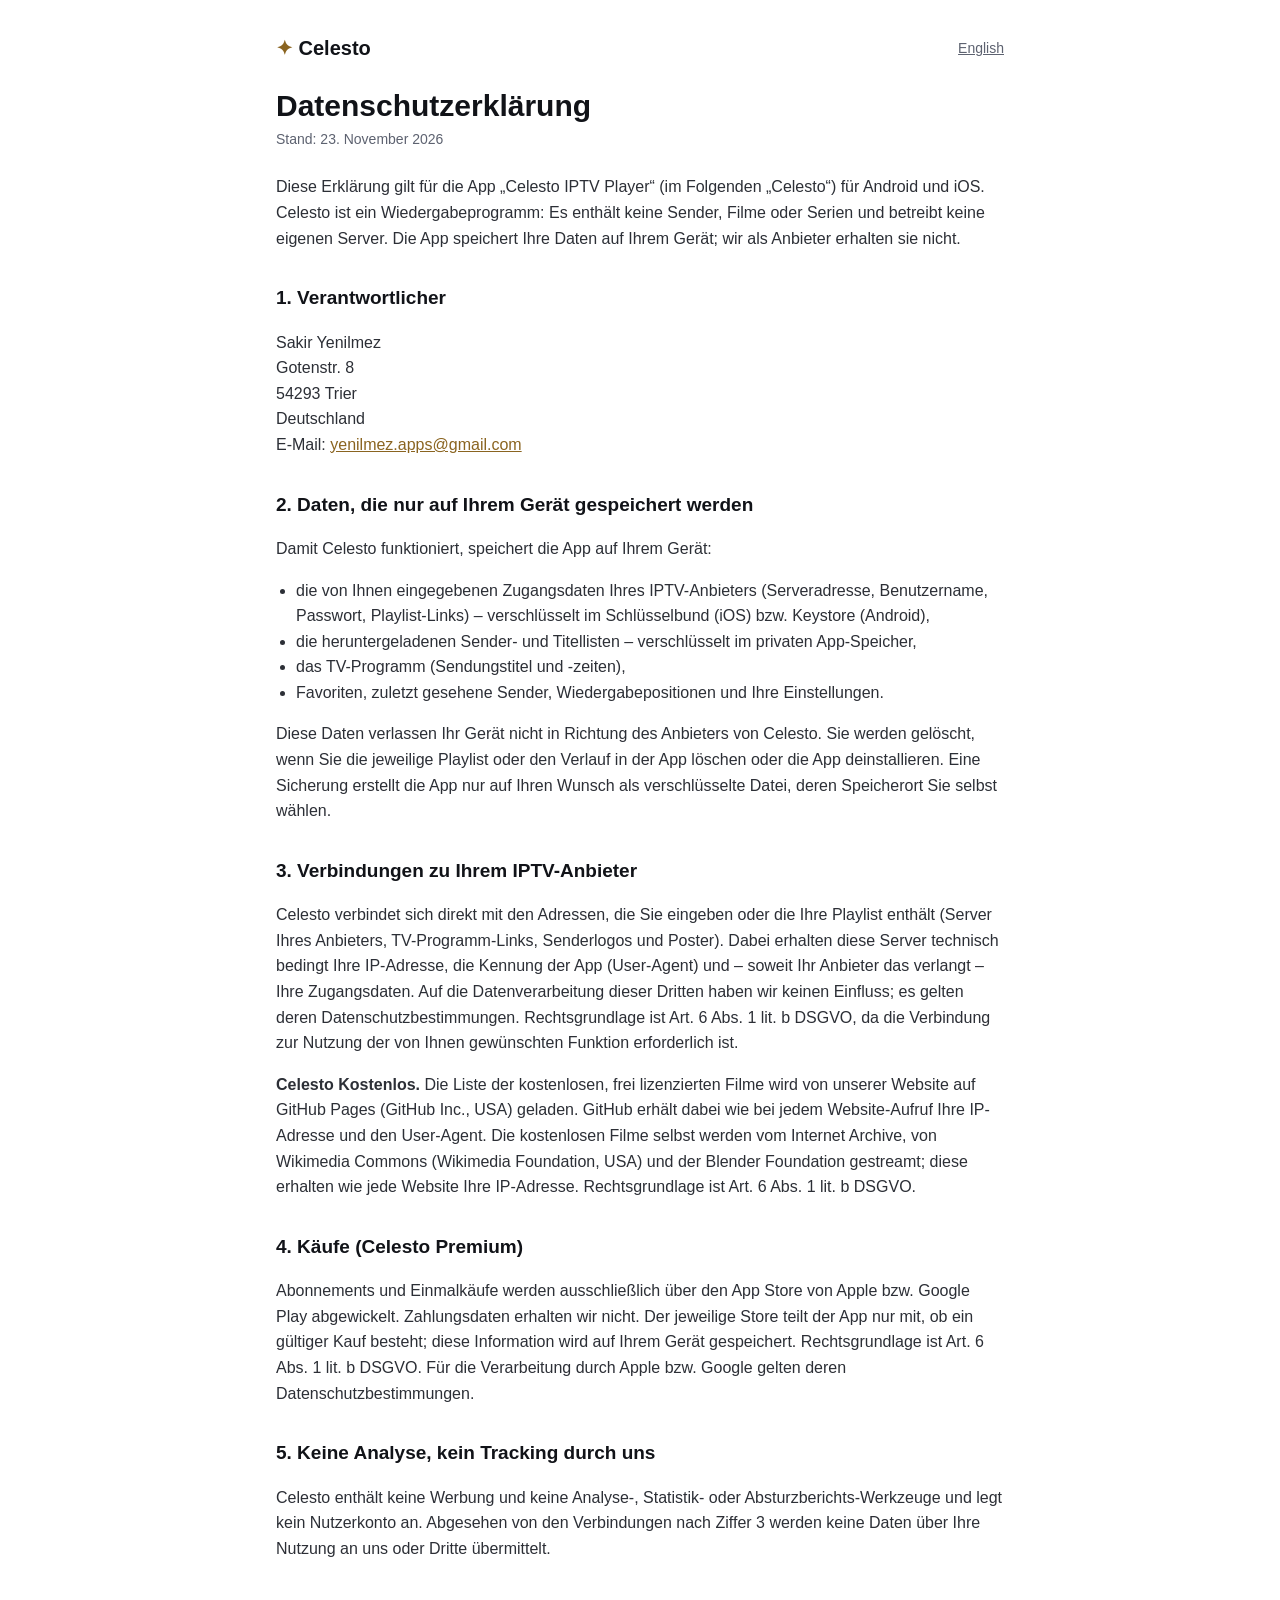
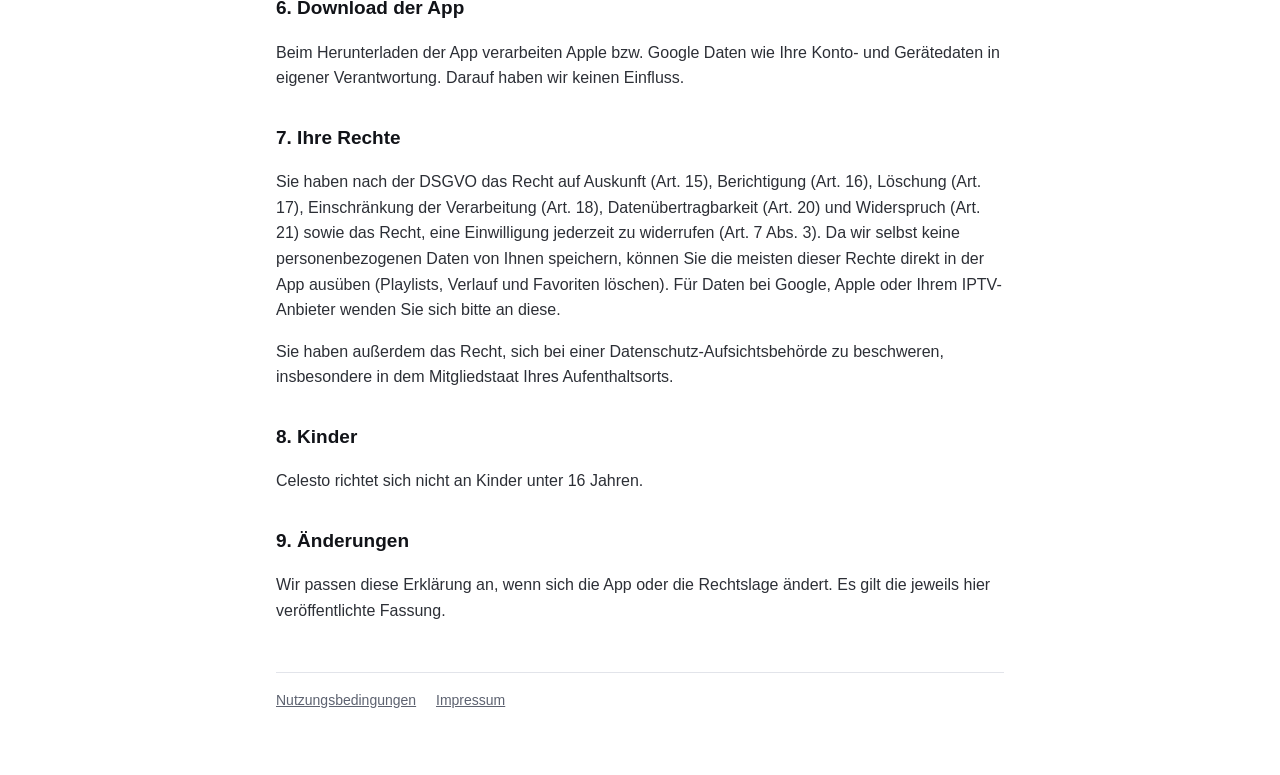
==== de/datenschutz.html @ 04bb2676 "Celesto legal pages and free film list Co-Authored-By: Claude Opus 5.5 <noreply@anthropic.com>" ====
<!doctype html>
<html lang="de">
<head>
<meta charset="utf-8">
<meta name="viewport" content="width=device-width, initial-scale=1">
<title>Datenschutzerklärung – Celesto</title>
<link rel="stylesheet" href="../style.css">
</head>
<body>
<main>
<header>
  <a class="brand" href="../index.html"><span>✦</span> Celesto</a>
  <nav><a href="../en/privacy.html" hreflang="en">English</a></nav>
</header>

<h1>Datenschutzerklärung</h1>
<p class="updated">Stand: 23. November 2026</p>

<p>Diese Erklärung gilt für die App „Celesto IPTV Player“ (im Folgenden „Celesto“) für Android und iOS. Celesto ist ein Wiedergabeprogramm: Es enthält keine Sender, Filme oder Serien und betreibt keine eigenen Server. Die App speichert Ihre Daten auf Ihrem Gerät; wir als Anbieter erhalten sie nicht.</p>

<h2>1. Verantwortlicher</h2>
<p>Sakir Yenilmez<br>
Gotenstr. 8<br>
54293 Trier<br>
Deutschland<br>
E-Mail: <a href="mailto:yenilmez.apps@gmail.com">yenilmez.apps@gmail.com</a></p>

<h2>2. Daten, die nur auf Ihrem Gerät gespeichert werden</h2>
<p>Damit Celesto funktioniert, speichert die App auf Ihrem Gerät:</p>
<ul>
  <li>die von Ihnen eingegebenen Zugangsdaten Ihres IPTV-Anbieters (Serveradresse, Benutzername, Passwort, Playlist-Links) – verschlüsselt im Schlüsselbund (iOS) bzw. Keystore (Android),</li>
  <li>die heruntergeladenen Sender- und Titellisten – verschlüsselt im privaten App-Speicher,</li>
  <li>das TV-Programm (Sendungstitel und -zeiten),</li>
  <li>Favoriten, zuletzt gesehene Sender, Wiedergabepositionen und Ihre Einstellungen.</li>
</ul>
<p>Diese Daten verlassen Ihr Gerät nicht in Richtung des Anbieters von Celesto. Sie werden gelöscht, wenn Sie die jeweilige Playlist oder den Verlauf in der App löschen oder die App deinstallieren. Eine Sicherung erstellt die App nur auf Ihren Wunsch als verschlüsselte Datei, deren Speicherort Sie selbst wählen.</p>

<h2>3. Verbindungen zu Ihrem IPTV-Anbieter</h2>
<p>Celesto verbindet sich direkt mit den Adressen, die Sie eingeben oder die Ihre Playlist enthält (Server Ihres Anbieters, TV-Programm-Links, Senderlogos und Poster). Dabei erhalten diese Server technisch bedingt Ihre IP-Adresse, die Kennung der App (User-Agent) und – soweit Ihr Anbieter das verlangt – Ihre Zugangsdaten. Auf die Datenverarbeitung dieser Dritten haben wir keinen Einfluss; es gelten deren Datenschutzbestimmungen. Rechtsgrundlage ist Art. 6 Abs. 1 lit. b DSGVO, da die Verbindung zur Nutzung der von Ihnen gewünschten Funktion erforderlich ist.</p>
<p><strong>Celesto Kostenlos.</strong> Die Liste der kostenlosen, frei lizenzierten Filme wird von unserer Website auf GitHub Pages (GitHub Inc., USA) geladen. GitHub erhält dabei wie bei jedem Website-Aufruf Ihre IP-Adresse und den User-Agent. Die kostenlosen Filme selbst werden vom Internet Archive, von Wikimedia Commons (Wikimedia Foundation, USA) und der Blender Foundation gestreamt; diese erhalten wie jede Website Ihre IP-Adresse. Rechtsgrundlage ist Art. 6 Abs. 1 lit. b DSGVO.</p>

<h2>4. Käufe (Celesto Premium)</h2>
<p>Abonnements und Einmalkäufe werden ausschließlich über den App Store von Apple bzw. Google Play abgewickelt. Zahlungsdaten erhalten wir nicht. Der jeweilige Store teilt der App nur mit, ob ein gültiger Kauf besteht; diese Information wird auf Ihrem Gerät gespeichert. Rechtsgrundlage ist Art. 6 Abs. 1 lit. b DSGVO. Für die Verarbeitung durch Apple bzw. Google gelten deren Datenschutzbestimmungen.</p>

<h2>5. Keine Analyse, kein Tracking durch uns</h2>
<p>Celesto enthält keine Werbung und keine Analyse-, Statistik- oder Absturzberichts-Werkzeuge und legt kein Nutzerkonto an. Abgesehen von den Verbindungen nach Ziffer 3 werden keine Daten über Ihre Nutzung an uns oder Dritte übermittelt.</p>

<h2>6. Download der App</h2>
<p>Beim Herunterladen der App verarbeiten Apple bzw. Google Daten wie Ihre Konto- und Gerätedaten in eigener Verantwortung. Darauf haben wir keinen Einfluss.</p>

<h2>7. Ihre Rechte</h2>
<p>Sie haben nach der DSGVO das Recht auf Auskunft (Art. 15), Berichtigung (Art. 16), Löschung (Art. 17), Einschränkung der Verarbeitung (Art. 18), Datenübertragbarkeit (Art. 20) und Widerspruch (Art. 21) sowie das Recht, eine Einwilligung jederzeit zu widerrufen (Art. 7 Abs. 3). Da wir selbst keine personenbezogenen Daten von Ihnen speichern, können Sie die meisten dieser Rechte direkt in der App ausüben (Playlists, Verlauf und Favoriten löschen). Für Daten bei Google, Apple oder Ihrem IPTV-Anbieter wenden Sie sich bitte an diese.</p>
<p>Sie haben außerdem das Recht, sich bei einer Datenschutz-Aufsichtsbehörde zu beschweren, insbesondere in dem Mitgliedstaat Ihres Aufenthaltsorts.</p>

<h2>8. Kinder</h2>
<p>Celesto richtet sich nicht an Kinder unter 16 Jahren.</p>

<h2>9. Änderungen</h2>
<p>Wir passen diese Erklärung an, wenn sich die App oder die Rechtslage ändert. Es gilt die jeweils hier veröffentlichte Fassung.</p>

<footer>
  <a href="nutzungsbedingungen.html">Nutzungsbedingungen</a>
  <a href="impressum.html">Impressum</a>
</footer>
</main>
</body>
</html>
---- style.css ----
:root {
  --bg: #07080b;
  --surface: #11141b;
  --text: #f2f3f5;
  --body: #c9ccd3;
  --muted: #8a8f9a;
  --gold: #e8c47e;
  --line: #1f2430;
  --todo-bg: #4a1d1d;
  --todo-text: #ffd2d2;
}

@media (prefers-color-scheme: light) {
  :root {
    --bg: #ffffff;
    --surface: #f5f5f7;
    --text: #111318;
    --body: #2c2f36;
    --muted: #5d6270;
    --gold: #8a6420;
    --line: #e2e4ea;
    --todo-bg: #ffe1e1;
    --todo-text: #7a1010;
  }
}

* { box-sizing: border-box; }

body {
  margin: 0;
  background: var(--bg);
  color: var(--body);
  font: 16px/1.6 -apple-system, BlinkMacSystemFont, "Segoe UI", Roboto, "Helvetica Neue", Arial, sans-serif;
}

main {
  max-width: 760px;
  margin: 0 auto;
  padding: 32px 16px 64px;
}

header {
  display: flex;
  justify-content: space-between;
  align-items: center;
  gap: 16px;
  margin-bottom: 24px;
}

.brand {
  color: var(--text);
  font-weight: 700;
  font-size: 20px;
  text-decoration: none;
}

.brand span { color: var(--gold); }

nav a { color: var(--muted); margin-left: 12px; font-size: 14px; }

h1 { color: var(--text); font-size: 30px; line-height: 1.2; margin: 0 0 4px; }
h2 { color: var(--text); font-size: 19px; margin: 32px 0 8px; }
h3 { color: var(--text); font-size: 16px; margin: 20px 0 4px; }

.updated { color: var(--muted); font-size: 14px; margin: 0 0 24px; }

a { color: var(--gold); }

ul { padding-left: 20px; }

.card {
  background: var(--surface);
  border: 1px solid var(--line);
  border-radius: 14px;
  padding: 16px 18px;
  margin: 16px 0;
}

.promise { border-color: var(--gold); }
.promise h2 { margin-top: 4px; }
.promise li { margin: 6px 0; }
.promise strong, .card strong { color: var(--text); }
.note { color: var(--muted); font-size: 14px; }

.todo {
  background: var(--todo-bg);
  color: var(--todo-text);
  border-radius: 6px;
  padding: 1px 6px;
  font-weight: 600;
}

footer {
  margin-top: 48px;
  padding-top: 16px;
  border-top: 1px solid var(--line);
  color: var(--muted);
  font-size: 14px;
}

footer a { color: var(--muted); margin-right: 16px; }
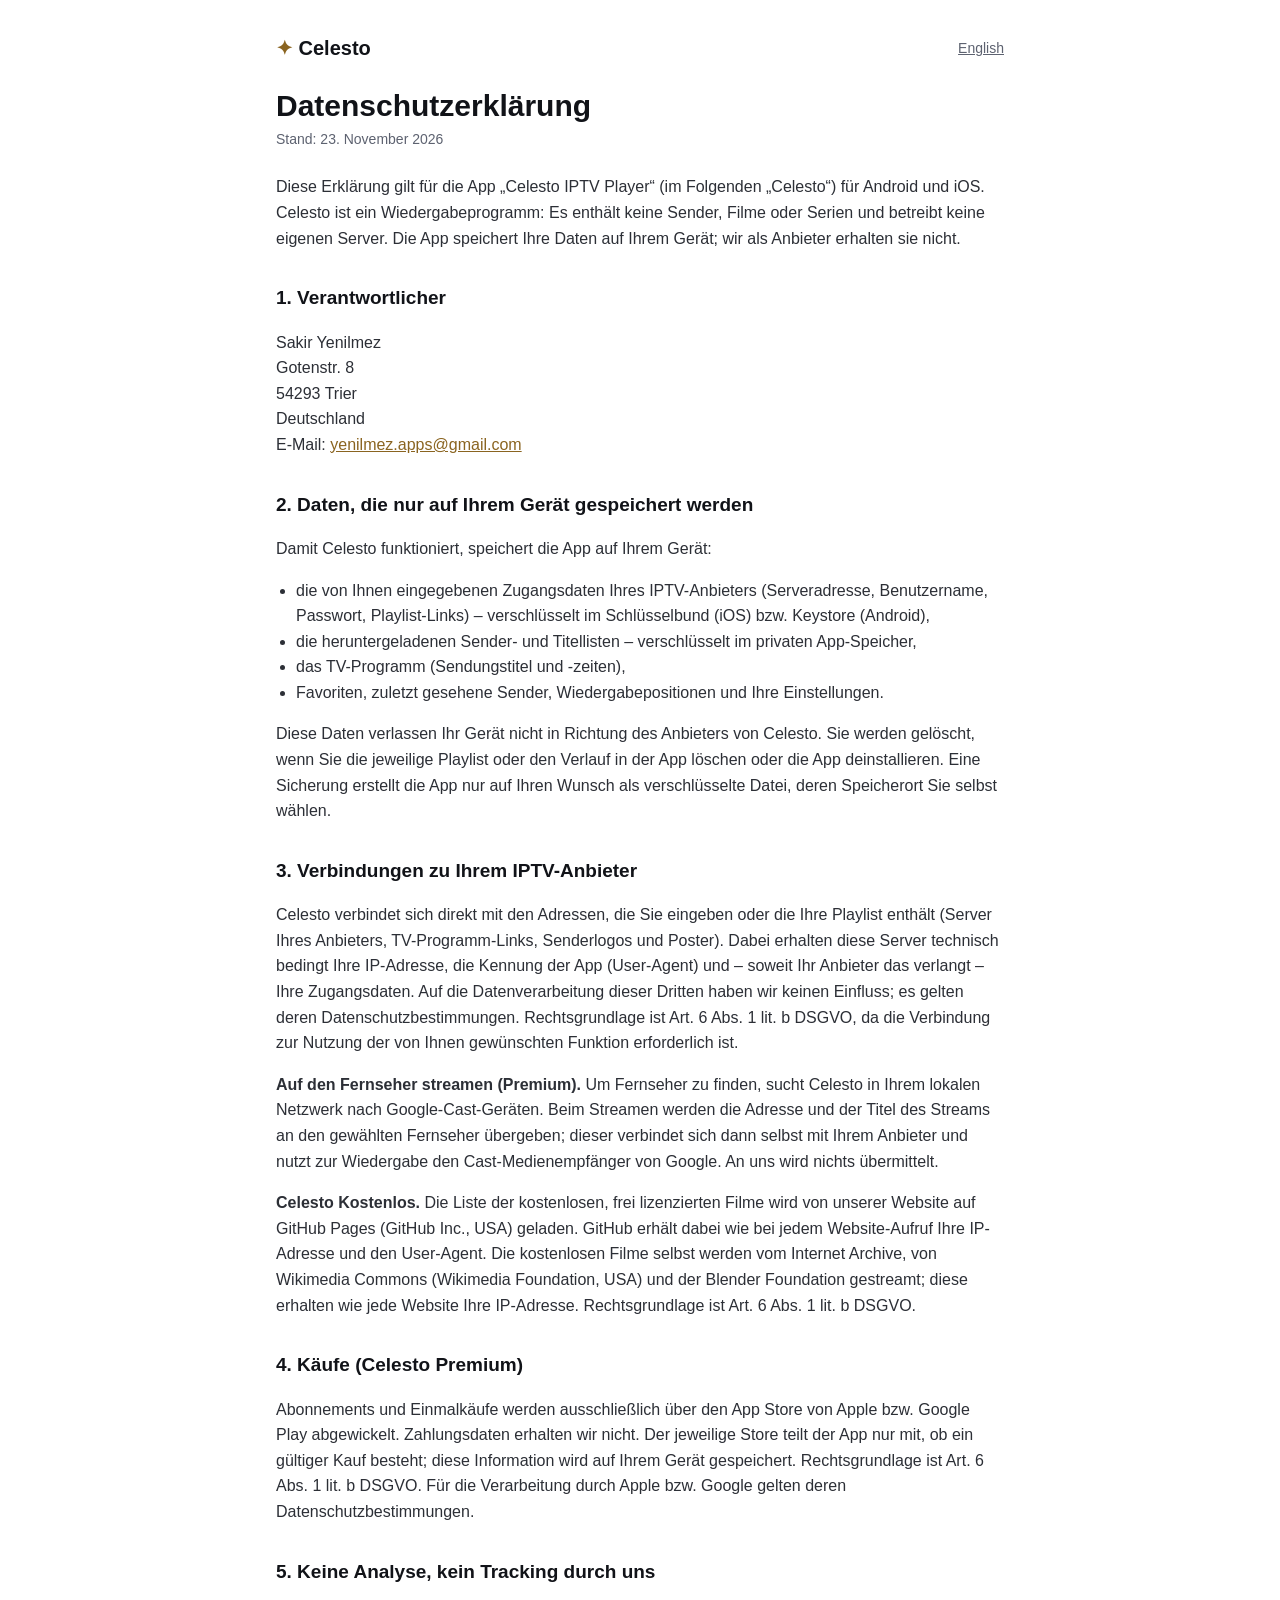
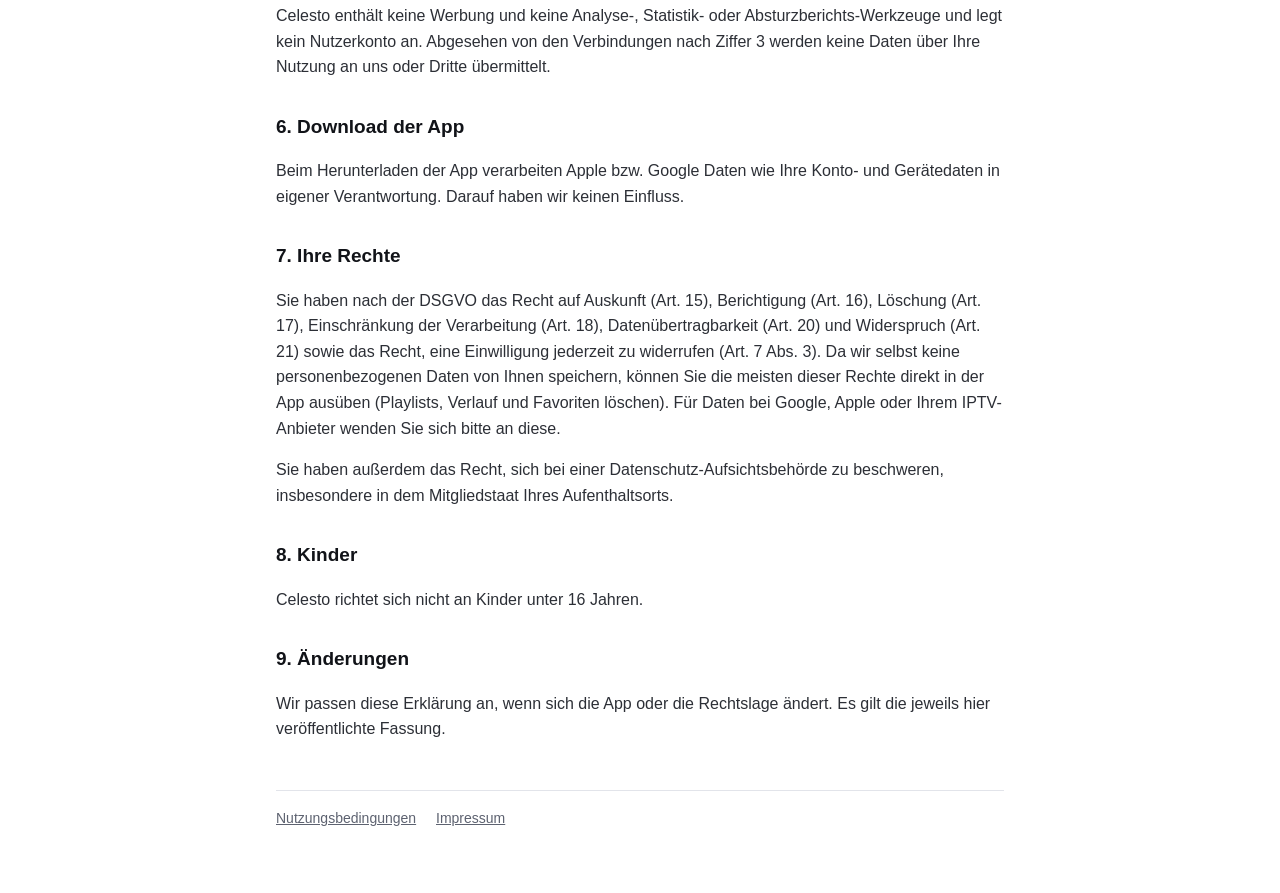
==== commit a2f84a3f: "Cast to TV in privacy policy and overview" ====
--- a/de/datenschutz.html
+++ b/de/datenschutz.html
@@ -37,6 +37,7 @@
 
 <h2>3. Verbindungen zu Ihrem IPTV-Anbieter</h2>
 <p>Celesto verbindet sich direkt mit den Adressen, die Sie eingeben oder die Ihre Playlist enthält (Server Ihres Anbieters, TV-Programm-Links, Senderlogos und Poster). Dabei erhalten diese Server technisch bedingt Ihre IP-Adresse, die Kennung der App (User-Agent) und – soweit Ihr Anbieter das verlangt – Ihre Zugangsdaten. Auf die Datenverarbeitung dieser Dritten haben wir keinen Einfluss; es gelten deren Datenschutzbestimmungen. Rechtsgrundlage ist Art. 6 Abs. 1 lit. b DSGVO, da die Verbindung zur Nutzung der von Ihnen gewünschten Funktion erforderlich ist.</p>
+<p><strong>Auf den Fernseher streamen (Premium).</strong> Um Fernseher zu finden, sucht Celesto in Ihrem lokalen Netzwerk nach Google-Cast-Geräten. Beim Streamen werden die Adresse und der Titel des Streams an den gewählten Fernseher übergeben; dieser verbindet sich dann selbst mit Ihrem Anbieter und nutzt zur Wiedergabe den Cast-Medienempfänger von Google. An uns wird nichts übermittelt.</p>
 <p><strong>Celesto Kostenlos.</strong> Die Liste der kostenlosen, frei lizenzierten Filme wird von unserer Website auf GitHub Pages (GitHub Inc., USA) geladen. GitHub erhält dabei wie bei jedem Website-Aufruf Ihre IP-Adresse und den User-Agent. Die kostenlosen Filme selbst werden vom Internet Archive, von Wikimedia Commons (Wikimedia Foundation, USA) und der Blender Foundation gestreamt; diese erhalten wie jede Website Ihre IP-Adresse. Rechtsgrundlage ist Art. 6 Abs. 1 lit. b DSGVO.</p>
 
 <h2>4. Käufe (Celesto Premium)</h2>
